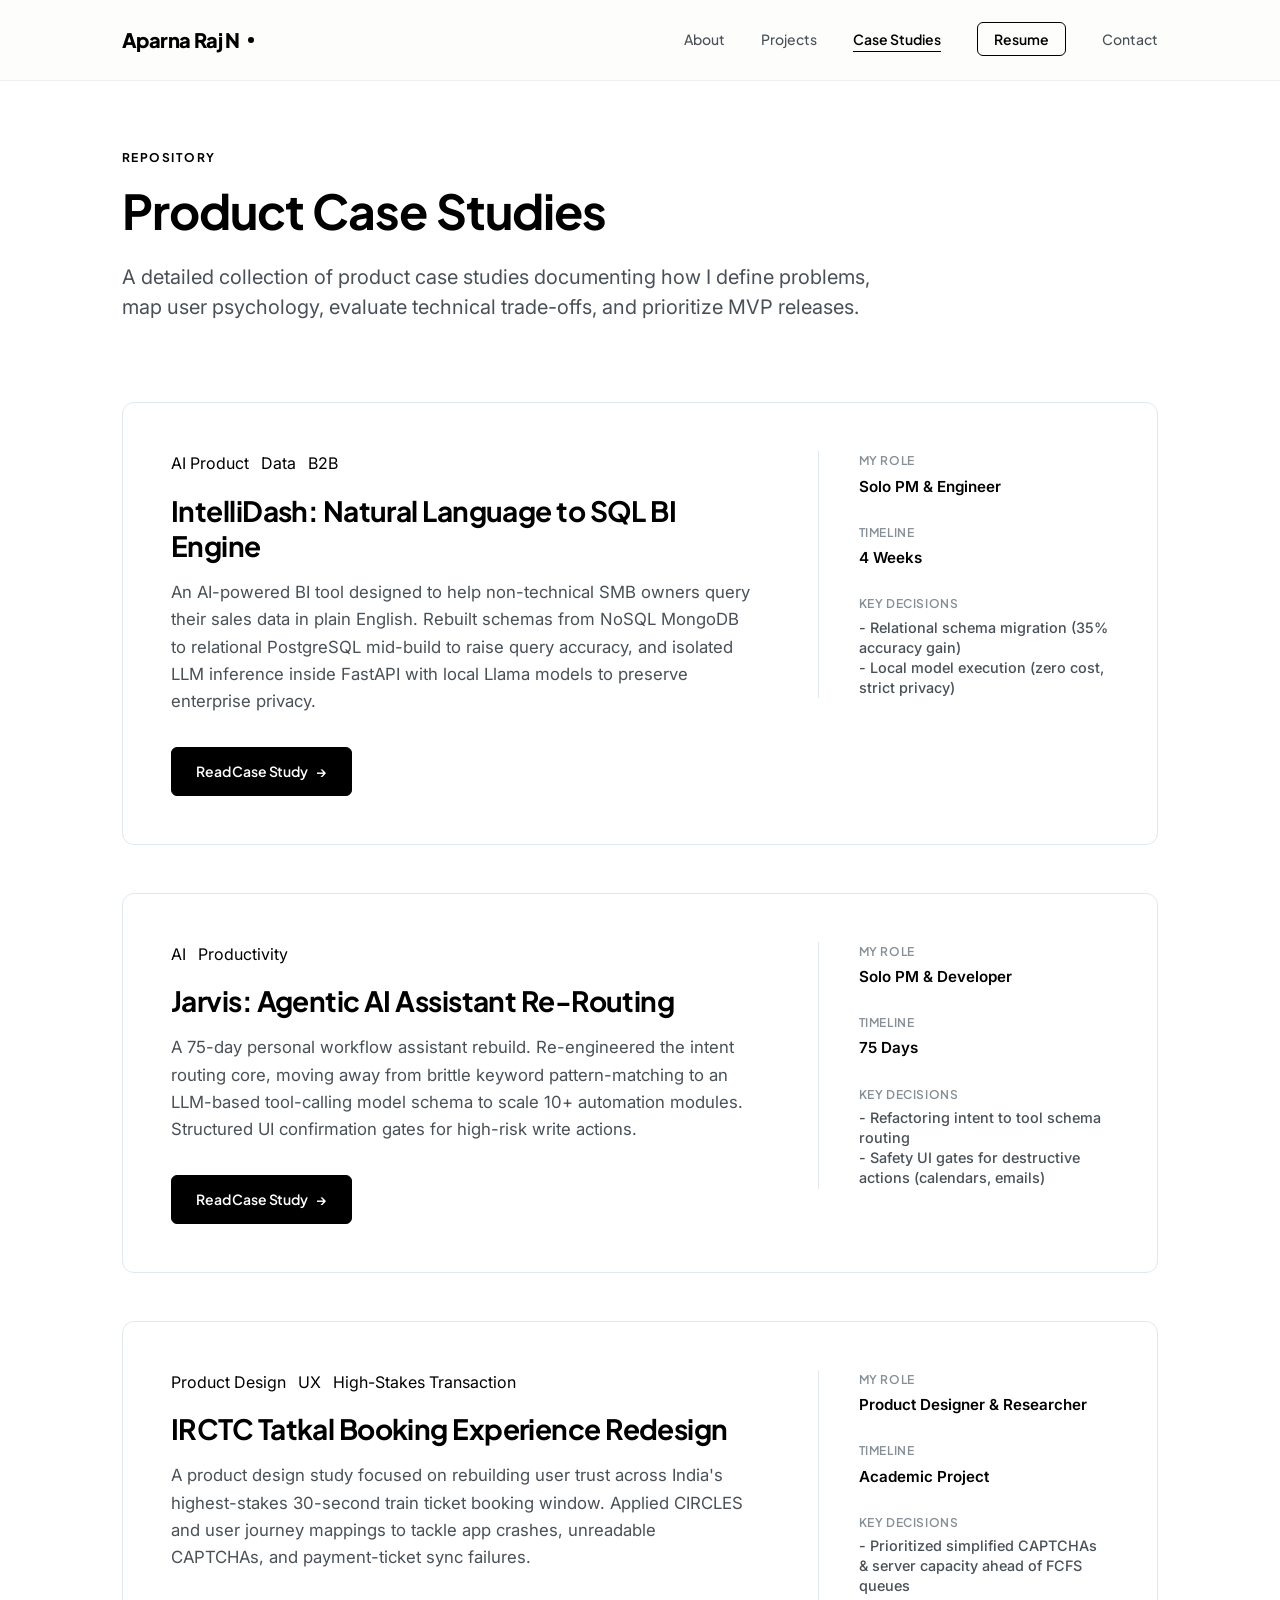
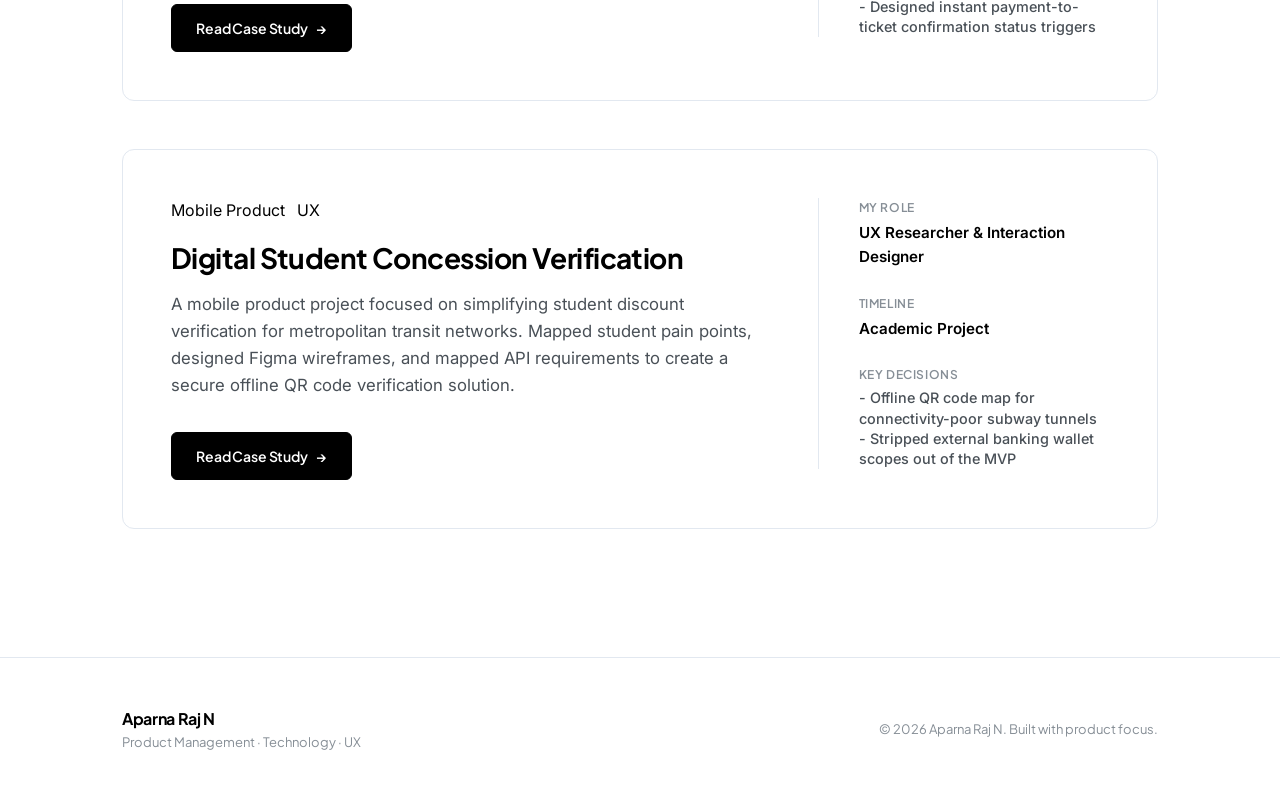
==== case-studies.html @ 13a11ca1 "Initial commit: Dynamic product portfolio with official case studies" ====
<!DOCTYPE html>
<html lang="en">
<head>
  <meta charset="UTF-8">
  <meta name="viewport" content="width=device-width, initial-scale=1.0">
  <title>Case Studies | Aparna Raj N</title>
  <meta name="description" content="Product Management case studies repository of Aparna Raj N. Outlining problems, user flows, and decisions.">
  <link rel="stylesheet" href="style.css?v=1.2">
</head>
<body>

  <!-- NAVIGATION HEADER -->
  <header id="mainHeader" class="scrolled">
    <div class="container nav-container">
      <a href="index.html" class="logo">
        Aparna Raj N<span class="logo-dot"></span>
      </a>
      
      <button class="mobile-nav-toggle" id="menuToggle" aria-label="Toggle navigation menu">
        <span class="hamburger"></span>
      </button>

      <nav class="nav-menu-wrapper">
        <ul class="nav-menu" id="navMenu">
          <li><a href="index.html#about" class="nav-link">About</a></li>
          <li><a href="index.html#projects" class="nav-link">Projects</a></li>
          <li><a href="case-studies.html" class="nav-link active">Case Studies</a></li>
          <li><a href="resume.html" class="nav-resume-btn">Resume</a></li>
          <li><a href="index.html#contact" class="nav-link">Contact</a></li>
        </ul>
      </nav>
    </div>
  </header>

  <!-- INTRO SECTION -->
  <section class="thinking-intro" style="padding-bottom: 2rem;">
    <div class="container">
      <span class="section-tag">Repository</span>
      <h1 style="font-size: 3rem; letter-spacing: -0.02em; margin-bottom: 1.5rem;">Product Case Studies</h1>
      <p class="text-lead" style="max-width: 750px; margin-bottom: 0;">
        A detailed collection of product case studies documenting how I define problems, map user psychology, evaluate technical trade-offs, and prioritize MVP releases.
      </p>
    </div>
  </section>

  <!-- CASE STUDIES INDEX LIST -->
  <section style="padding: 3rem 0 8rem 0;">
    <div class="container">
      <div style="display: flex; flex-direction: column; gap: 3rem;">

        <!-- CASE STUDY 1: IntelliDash -->
        <article style="border: 1px solid var(--border-color); border-radius: 12px; padding: 3rem; background-color: var(--bg-primary); display: grid; grid-template-columns: 2fr 1fr; gap: 4rem; align-items: start; transition: var(--transition-smooth);" onmouseover="this.style.borderColor='var(--border-hover)'" onmouseout="this.style.borderColor='var(--border-color)'">
          <div>
            <div style="display: flex; gap: 0.75rem; margin-bottom: 1rem;">
              <span class="project-category">AI Product</span>
              <span class="project-category">Data</span>
              <span class="project-category">B2B</span>
            </div>
            <h2 style="font-size: 1.75rem; line-height: 1.25; margin-bottom: 1rem;">IntelliDash: Natural Language to SQL BI Engine</h2>
            <p style="color: var(--text-secondary); margin-bottom: 2rem; font-size: 1.05rem;">
              An AI-powered BI tool designed to help non-technical SMB owners query their sales data in plain English. Rebuilt schemas from NoSQL MongoDB to relational PostgreSQL mid-build to raise query accuracy, and isolated LLM inference inside FastAPI with local Llama models to preserve enterprise privacy.
            </p>
            <a href="case-study-intellidash.html" class="btn btn-primary">Read Case Study <span>→</span></a>
          </div>
          <div style="border-left: 1px solid var(--border-color); padding-left: 2.5rem; display: flex; flex-direction: column; gap: 1.5rem;">
            <div>
              <div class="meta-item-label">My Role</div>
              <div class="meta-item-value">Solo PM & Engineer</div>
            </div>
            <div>
              <div class="meta-item-label">Timeline</div>
              <div class="meta-item-value">4 Weeks</div>
            </div>
            <div>
              <div class="meta-item-label">Key Decisions</div>
              <div class="meta-item-value" style="font-size: 0.9rem; font-weight: 500; color: var(--text-secondary); line-height: 1.4; margin-top: 0.25rem;">
                - Relational schema migration (35% accuracy gain)<br>
                - Local model execution (zero cost, strict privacy)
              </div>
            </div>
          </div>
        </article>

        <!-- CASE STUDY 2: Jarvis -->
        <article style="border: 1px solid var(--border-color); border-radius: 12px; padding: 3rem; background-color: var(--bg-primary); display: grid; grid-template-columns: 2fr 1fr; gap: 4rem; align-items: start; transition: var(--transition-smooth);" onmouseover="this.style.borderColor='var(--border-hover)'" onmouseout="this.style.borderColor='var(--border-color)'">
          <div>
            <div style="display: flex; gap: 0.75rem; margin-bottom: 1rem;">
              <span class="project-category">AI</span>
              <span class="project-category">Productivity</span>
            </div>
            <h2 style="font-size: 1.75rem; line-height: 1.25; margin-bottom: 1rem;">Jarvis: Agentic AI Assistant Re-Routing</h2>
            <p style="color: var(--text-secondary); margin-bottom: 2rem; font-size: 1.05rem;">
              A 75-day personal workflow assistant rebuild. Re-engineered the intent routing core, moving away from brittle keyword pattern-matching to an LLM-based tool-calling model schema to scale 10+ automation modules. Structured UI confirmation gates for high-risk write actions.
            </p>
            <a href="case-study-jarvis.html" class="btn btn-primary">Read Case Study <span>→</span></a>
          </div>
          <div style="border-left: 1px solid var(--border-color); padding-left: 2.5rem; display: flex; flex-direction: column; gap: 1.5rem;">
            <div>
              <div class="meta-item-label">My Role</div>
              <div class="meta-item-value">Solo PM & Developer</div>
            </div>
            <div>
              <div class="meta-item-label">Timeline</div>
              <div class="meta-item-value">75 Days</div>
            </div>
            <div>
              <div class="meta-item-label">Key Decisions</div>
              <div class="meta-item-value" style="font-size: 0.9rem; font-weight: 500; color: var(--text-secondary); line-height: 1.4; margin-top: 0.25rem;">
                - Refactoring intent to tool schema routing<br>
                - Safety UI gates for destructive actions (calendars, emails)
              </div>
            </div>
          </div>
        </article>

        <!-- CASE STUDY 3: IRCTC Tatkal Redesign -->
        <article style="border: 1px solid var(--border-color); border-radius: 12px; padding: 3rem; background-color: var(--bg-primary); display: grid; grid-template-columns: 2fr 1fr; gap: 4rem; align-items: start; transition: var(--transition-smooth);" onmouseover="this.style.borderColor='var(--border-hover)'" onmouseout="this.style.borderColor='var(--border-color)'">
          <div>
            <div style="display: flex; gap: 0.75rem; margin-bottom: 1rem;">
              <span class="project-category">Product Design</span>
              <span class="project-category">UX</span>
              <span class="project-category">High-Stakes Transaction</span>
            </div>
            <h2 style="font-size: 1.75rem; line-height: 1.25; margin-bottom: 1rem;">IRCTC Tatkal Booking Experience Redesign</h2>
            <p style="color: var(--text-secondary); margin-bottom: 2rem; font-size: 1.05rem;">
              A product design study focused on rebuilding user trust across India's highest-stakes 30-second train ticket booking window. Applied CIRCLES and user journey mappings to tackle app crashes, unreadable CAPTCHAs, and payment-ticket sync failures.
            </p>
            <a href="case-study-irctc.html" class="btn btn-primary">Read Case Study <span>→</span></a>
          </div>
          <div style="border-left: 1px solid var(--border-color); padding-left: 2.5rem; display: flex; flex-direction: column; gap: 1.5rem;">
            <div>
              <div class="meta-item-label">My Role</div>
              <div class="meta-item-value">Product Designer & Researcher</div>
            </div>
            <div>
              <div class="meta-item-label">Timeline</div>
              <div class="meta-item-value">Academic Project</div>
            </div>
            <div>
              <div class="meta-item-label">Key Decisions</div>
              <div class="meta-item-value" style="font-size: 0.9rem; font-weight: 500; color: var(--text-secondary); line-height: 1.4; margin-top: 0.25rem;">
                - Prioritized simplified CAPTCHAs & server capacity ahead of FCFS queues<br>
                - Designed instant payment-to-ticket confirmation status triggers
              </div>
            </div>
          </div>
        </article>

        <!-- CASE STUDY 4: Student Concession Card -->
        <article style="border: 1px solid var(--border-color); border-radius: 12px; padding: 3rem; background-color: var(--bg-primary); display: grid; grid-template-columns: 2fr 1fr; gap: 4rem; align-items: start; transition: var(--transition-smooth);" onmouseover="this.style.borderColor='var(--border-hover)'" onmouseout="this.style.borderColor='var(--border-color)'">
          <div>
            <div style="display: flex; gap: 0.75rem; margin-bottom: 1rem;">
              <span class="project-category">Mobile Product</span>
              <span class="project-category">UX</span>
            </div>
            <h2 style="font-size: 1.75rem; line-height: 1.25; margin-bottom: 1rem;">Digital Student Concession Verification</h2>
            <p style="color: var(--text-secondary); margin-bottom: 2rem; font-size: 1.05rem;">
              A mobile product project focused on simplifying student discount verification for metropolitan transit networks. Mapped student pain points, designed Figma wireframes, and mapped API requirements to create a secure offline QR code verification solution.
            </p>
            <a href="case-study-concession.html" class="btn btn-primary">Read Case Study <span>→</span></a>
          </div>
          <div style="border-left: 1px solid var(--border-color); padding-left: 2.5rem; display: flex; flex-direction: column; gap: 1.5rem;">
            <div>
              <div class="meta-item-label">My Role</div>
              <div class="meta-item-value">UX Researcher & Interaction Designer</div>
            </div>
            <div>
              <div class="meta-item-label">Timeline</div>
              <div class="meta-item-value">Academic Project</div>
            </div>
            <div>
              <div class="meta-item-label">Key Decisions</div>
              <div class="meta-item-value" style="font-size: 0.9rem; font-weight: 500; color: var(--text-secondary); line-height: 1.4; margin-top: 0.25rem;">
                - Offline QR code map for connectivity-poor subway tunnels<br>
                - Stripped external banking wallet scopes out of the MVP
              </div>
            </div>
          </div>
        </article>

      </div>
    </div>
  </section>

  <!-- FOOTER -->
  <footer>
    <div class="container footer-container">
      <div>
        <div class="footer-brand">Aparna Raj N</div>
        <div class="footer-subtitle">Product Management · Technology · UX</div>
      </div>
      <div class="footer-copy">
        &copy; 2026 Aparna Raj N. Built with product focus.
      </div>
    </div>
  </footer>

  <script src="main.js?v=1.1"></script>
</body>
</html>
---- style.css ----
@import url('https://fonts.googleapis.com/css2?family=Plus+Jakarta+Sans:ital,wght@0,300;0,400;0,500;0,600;0,700;0,800;1,400&family=Inter:wght@300;400;500;600;700&display=swap');

/* --- CUSTOM VARIABLES --- */
:root {
  --bg-primary: #FFFFFF;      /* Pure white */
  --bg-secondary: #F8F9FA;    /* Soft gray */
  --bg-accent-light: #E9ECEF; /* Soft gray tag background */
  --text-primary: #000000;    /* Monochrome black */
  --text-secondary: #495057;  /* Slate/zinc dark gray */
  --text-muted: #868E96;      /* Muted gray */
  --accent: #000000;          /* Monochrome black */
  --accent-hover: #212529;    /* Dark gray for hover */
  --accent-rgb: 0, 0, 0;      /* RGB components of accent */
  --border-color: #E2E8F0;    /* Thin subtle border */
  --border-hover: #495057;    /* Active border */
  --font-display: 'Plus Jakarta Sans', -apple-system, BlinkMacSystemFont, "Segoe UI", Roboto, sans-serif;
  --font-body: 'Inter', -apple-system, BlinkMacSystemFont, "Segoe UI", Roboto, sans-serif;
  --max-width: 1100px;
  --transition-smooth: 0.4s cubic-bezier(0.16, 1, 0.3, 1);
  --transition-fast: 0.2s cubic-bezier(0.16, 1, 0.3, 1);
}

/* --- RESET & BASE STYLES --- */
* {
  box-sizing: border-box;
  margin: 0;
  padding: 0;
}

html {
  scroll-behavior: smooth;
  background-color: var(--bg-primary);
  color: var(--text-primary);
  font-family: var(--font-body);
  font-size: 16px;
  line-height: 1.6;
  -webkit-font-smoothing: antialiased;
  -moz-osx-font-smoothing: grayscale;
}

body {
  overflow-x: hidden;
  background-color: var(--bg-primary);
}

a {
  color: inherit;
  text-decoration: none;
  transition: var(--transition-fast);
}

img {
  max-width: 100%;
  height: auto;
  display: block;
}

/* --- TYPOGRAPHY --- */
h1, h2, h3, h4, h5, h6 {
  font-family: var(--font-display);
  font-weight: 700;
  line-height: 1.15;
  letter-spacing: -0.02em;
  color: var(--text-primary);
}

p {
  color: var(--text-secondary);
  font-weight: 400;
  line-height: 1.625;
}

.text-lead {
  font-size: 1.25rem;
  line-height: 1.5;
  color: var(--text-secondary);
  font-weight: 400;
}

.text-small {
  font-size: 0.875rem;
  color: var(--text-secondary);
}

.section-tag {
  font-family: var(--font-display);
  font-size: 0.75rem;
  font-weight: 700;
  text-transform: uppercase;
  letter-spacing: 0.12em;
  color: var(--accent);
  display: inline-block;
  margin-bottom: 1rem;
}

/* --- LAYOUT UTILITIES --- */
.container {
  max-width: var(--max-width);
  margin: 0 auto;
  padding: 0 2rem;
}

.section-padding {
  padding: 8rem 0;
}

.grid {
  display: grid;
  gap: 2rem;
}

.flex {
  display: flex;
  gap: 1rem;
  align-items: center;
}

/* --- BUTTONS --- */
.btn {
  display: inline-flex;
  align-items: center;
  justify-content: center;
  font-family: var(--font-display);
  font-weight: 600;
  font-size: 0.875rem;
  padding: 0.75rem 1.5rem;
  border-radius: 6px;
  cursor: pointer;
  transition: var(--transition-smooth);
  gap: 0.5rem;
  letter-spacing: -0.01em;
}

.btn-primary {
  background-color: var(--accent);
  color: #ffffff;
  border: 1px solid var(--accent);
}

.btn-primary:hover {
  background-color: var(--accent-hover);
  border-color: var(--accent-hover);
  transform: translateY(-1px);
}

.btn-secondary {
  background-color: transparent;
  color: var(--text-primary);
  border: 1px solid var(--border-color);
}

.btn-secondary:hover {
  background-color: var(--bg-secondary);
  border-color: var(--border-hover);
  transform: translateY(-1px);
}

/* --- NAVIGATION HEADER --- */
header {
  position: fixed;
  top: 0;
  left: 0;
  right: 0;
  z-index: 100;
  background-color: rgba(253, 253, 251, 0.85);
  backdrop-filter: blur(12px);
  -webkit-backdrop-filter: blur(12px);
  border-bottom: 1px solid rgba(228, 228, 231, 0.5);
  transition: var(--transition-smooth);
}

header.scrolled {
  padding: 0.75rem 0;
  background-color: rgba(253, 253, 251, 0.95);
  box-shadow: 0 4px 30px rgba(0, 0, 0, 0.02);
}

.nav-container {
  display: flex;
  justify-content: space-between;
  align-items: center;
  height: 5rem;
  transition: var(--transition-smooth);
}

header.scrolled .nav-container {
  height: 4rem;
}

.logo {
  font-family: var(--font-display);
  font-weight: 800;
  font-size: 1.25rem;
  letter-spacing: -0.03em;
  color: var(--text-primary);
  display: flex;
  align-items: center;
  gap: 0.5rem;
}

.logo-dot {
  width: 6px;
  height: 6px;
  background-color: var(--accent);
  border-radius: 50%;
  display: inline-block;
}

.nav-menu {
  display: flex;
  list-style: none;
  align-items: center;
  gap: 2.25rem;
}

.nav-link {
  font-family: var(--font-display);
  font-size: 0.875rem;
  font-weight: 500;
  color: var(--text-secondary);
  position: relative;
  padding: 0.25rem 0;
}

.nav-link:hover {
  color: var(--text-primary);
}

.nav-link::after {
  content: '';
  position: absolute;
  bottom: 0;
  left: 0;
  width: 100%;
  height: 1.5px;
  background-color: var(--accent);
  transform: scaleX(0);
  transform-origin: right;
  transition: transform 0.3s cubic-bezier(0.16, 1, 0.3, 1);
}

.nav-link:hover::after,
.nav-link.active::after {
  transform: scaleX(1);
  transform-origin: left;
}

.nav-link.active {
  color: var(--text-primary);
  font-weight: 600;
}

.nav-resume-btn {
  font-family: var(--font-display);
  font-size: 0.875rem;
  font-weight: 600;
  color: var(--accent);
  border: 1.5px solid var(--accent);
  padding: 0.45rem 1rem;
  border-radius: 6px;
  transition: var(--transition-smooth);
}

.nav-resume-btn:hover {
  background-color: var(--accent);
  color: #ffffff;
}

/* Mobile Nav Toggle */
.mobile-nav-toggle {
  display: none;
  background: none;
  border: none;
  cursor: pointer;
  padding: 0.5rem;
  z-index: 110;
}

.hamburger {
  display: block;
  width: 20px;
  height: 2px;
  background-color: var(--text-primary);
  position: relative;
  transition: var(--transition-smooth);
}

.hamburger::before,
.hamburger::after {
  content: '';
  display: block;
  width: 20px;
  height: 2px;
  background-color: var(--text-primary);
  position: absolute;
  transition: var(--transition-smooth);
}

.hamburger::before { top: -6px; }
.hamburger::after { bottom: -6px; }

.mobile-nav-toggle.active .hamburger {
  background-color: transparent;
}
.mobile-nav-toggle.active .hamburger::before {
  transform: rotate(45deg);
  top: 0;
}
.mobile-nav-toggle.active .hamburger::after {
  transform: rotate(-45deg);
  bottom: 0;
}

/* --- HERO / ABOUT SECTION --- */
.hero {
  min-height: 90vh;
  display: flex;
  align-items: center;
  padding-top: 8rem;
  padding-bottom: 4rem;
  background: radial-gradient(circle at 80% 20%, rgba(0, 0, 0, 0.02) 0%, transparent 50%);
}

.about-layout {
  display: grid;
  grid-template-columns: 1.25fr 0.75fr;
  gap: 6rem;
  align-items: center;
}

.about-info {
  display: flex;
  flex-direction: column;
  gap: 1.5rem;
}

.eyebrow-text {
  font-family: var(--font-display);
  font-size: 0.75rem;
  font-weight: 700;
  text-transform: uppercase;
  letter-spacing: 0.12em;
  color: var(--text-muted);
}

.hero-headline {
  font-size: 3.5rem;
  font-weight: 800;
  line-height: 1.1;
  letter-spacing: -0.03em;
  color: var(--text-primary);
}

.about-p {
  font-size: 1.15rem;
  line-height: 1.6;
  color: var(--text-secondary);
}

.subline-text {
  font-size: 0.95rem;
  line-height: 1.6;
  color: var(--text-muted);
  border-left: 2px solid var(--border-color);
  padding-left: 1rem;
  font-style: italic;
}

.hero-actions {
  display: flex;
  gap: 1rem;
  margin-top: 1rem;
  flex-wrap: wrap;
}

.about-visual {
  display: flex;
  justify-content: center;
  align-items: center;
}

.photo-container {
  width: 100%;
  max-width: 320px;
  aspect-ratio: 1;
  border-radius: 12px;
  border: 1px solid var(--border-color);
  background-color: var(--bg-secondary);
  overflow: hidden;
  display: flex;
  align-items: center;
  justify-content: center;
  transition: var(--transition-smooth);
}

.photo-container:hover {
  border-color: var(--border-hover);
  transform: translateY(-2px);
}

.photo-container img {
  width: 100%;
  height: 100%;
  object-fit: cover;
}

/* --- PORTFOLIO SECTIONS & GRIDS --- */
.section-label {
  font-family: var(--font-display);
  font-size: 0.75rem;
  font-weight: 700;
  text-transform: uppercase;
  letter-spacing: 0.12em;
  color: var(--text-muted);
  display: inline-block;
  margin-bottom: 0.75rem;
}

.section-subheading {
  font-size: 1.15rem;
  color: var(--text-secondary);
  margin-top: 0.5rem;
  font-weight: 400;
}

/* Products I Built For Myself Section */
.products-section {
  border-top: 1px solid var(--border-color);
  background-color: var(--bg-secondary);
}

.products-grid {
  display: grid;
  grid-template-columns: repeat(2, 1fr);
  gap: 3rem;
  margin-top: 3.5rem;
}

.product-card {
  display: flex;
  flex-direction: column;
  background-color: var(--bg-primary);
  border: 1px solid var(--border-color);
  border-radius: 12px;
  overflow: hidden;
  transition: var(--transition-smooth);
}

.product-card:hover {
  transform: translateY(-4px);
  border-color: var(--border-hover);
  box-shadow: 0 12px 30px rgba(0, 0, 0, 0.03);
}

.product-card-image {
  height: 240px;
  background-color: var(--bg-secondary);
  position: relative;
  overflow: hidden;
  display: flex;
  align-items: center;
  justify-content: center;
  border-bottom: 1px solid var(--border-color);
}

.product-card-image img {
  width: 100%;
  height: 100%;
  object-fit: cover;
  transition: var(--transition-smooth);
}

.product-card:hover .product-card-image img {
  transform: scale(1.02);
}

.product-card-content {
  padding: 2.25rem;
  display: flex;
  flex-direction: column;
  flex-grow: 1;
  gap: 1.25rem;
}

.product-card-header {
  display: flex;
  flex-direction: column;
  gap: 0.25rem;
}

.product-card-name {
  font-size: 1.5rem;
  font-weight: 800;
  letter-spacing: -0.02em;
  color: var(--text-primary);
}

.product-card-tagline {
  font-size: 1.05rem;
  font-weight: 600;
  color: var(--text-secondary);
}

.product-card-desc {
  font-size: 0.95rem;
  line-height: 1.6;
  color: var(--text-secondary);
  margin-bottom: 0.5rem;
}

.product-card-tech {
  display: flex;
  flex-wrap: wrap;
  gap: 0.5rem;
  margin-bottom: 0.5rem;
}

.product-card-actions {
  display: flex;
  gap: 1rem;
  margin-top: auto;
}

.product-card-actions .btn {
  flex: 1;
  padding: 0.65rem 1rem;
  font-size: 0.825rem;
}

/* Case Studies Section */
.case-studies-section {
  border-top: 1px solid var(--border-color);
}

.case-studies-grid {
  display: grid;
  grid-template-columns: repeat(4, 1fr);
  gap: 2rem;
  margin-top: 3.5rem;
}

.case-study-card {
  display: flex;
  flex-direction: column;
  background-color: var(--bg-primary);
  border: 1px solid var(--border-color);
  border-radius: 12px;
  overflow: hidden;
  transition: var(--transition-smooth);
}

.case-study-card:hover {
  transform: translateY(-4px);
  border-color: var(--border-hover);
  box-shadow: 0 12px 30px rgba(0, 0, 0, 0.03);
}

.case-study-card-image {
  height: 160px;
  background-color: var(--bg-secondary);
  overflow: hidden;
  display: flex;
  align-items: center;
  justify-content: center;
  border-bottom: 1px solid var(--border-color);
  padding: 1.75rem; /* Breathing room for logos */
}

.case-study-card-image img {
  max-width: 100%;
  max-height: 100%;
  object-fit: contain;
  transition: var(--transition-smooth);
}

.case-study-card:hover .case-study-card-image img {
  transform: scale(1.02);
}

.case-study-card-content {
  padding: 1.5rem;
  display: flex;
  flex-direction: column;
  flex-grow: 1;
}

.case-study-card-subtitle {
  font-family: var(--font-display);
  font-size: 0.7rem;
  font-weight: 700;
  text-transform: uppercase;
  letter-spacing: 0.05em;
  color: var(--text-muted);
  margin-bottom: 0.5rem;
}

.case-study-card-title {
  font-size: 1.2rem;
  font-weight: 700;
  line-height: 1.3;
  margin-bottom: 0.5rem;
  color: var(--text-primary);
}

.case-study-card-desc {
  font-size: 0.875rem;
  color: var(--text-secondary);
  line-height: 1.5;
  margin-bottom: 1.5rem;
  flex-grow: 1;
}

.case-study-card-link {
  display: inline-flex;
  align-items: center;
  font-family: var(--font-display);
  font-weight: 600;
  font-size: 0.85rem;
  color: var(--text-primary);
  gap: 0.25rem;
  margin-top: auto;
  border-bottom: 1px solid transparent;
  width: fit-content;
  padding-bottom: 2px;
  transition: var(--transition-fast);
}

.case-study-card-link span {
  transition: var(--transition-smooth);
}

.case-study-card:hover .case-study-card-link {
  border-bottom-color: var(--text-primary);
}

.case-study-card:hover .case-study-card-link span {
  transform: translateX(4px);
}

/* Product Toolkit Section */
.toolkit-section {
  border-top: 1px solid var(--border-color);
  background-color: var(--bg-secondary);
}

.toolkit-grid {
  display: grid;
  grid-template-columns: repeat(auto-fill, minmax(240px, 1fr));
  gap: 2rem;
  margin-top: 3.5rem;
}

.toolkit-category-card {
  border: 1px solid var(--border-color);
  border-radius: 8px;
  padding: 1.5rem;
  background-color: var(--bg-primary);
  display: flex;
  flex-direction: column;
  gap: 1.25rem;
  transition: var(--transition-smooth);
}

.toolkit-category-card:hover {
  border-color: var(--border-hover);
  transform: translateY(-2px);
}

.toolkit-category-title {
  font-family: var(--font-display);
  font-size: 0.8125rem;
  font-weight: 700;
  text-transform: uppercase;
  letter-spacing: 0.05em;
  color: var(--text-primary);
  border-bottom: 1px solid var(--border-color);
  padding-bottom: 0.5rem;
}

.toolkit-chips-container {
  display: flex;
  flex-wrap: wrap;
  gap: 0.5rem;
}

.toolkit-chip {
  font-size: 0.8125rem;
  background-color: var(--bg-secondary);
  border: 1px solid var(--border-color);
  padding: 0.35rem 0.75rem;
  border-radius: 6px;
  font-weight: 500;
  color: var(--text-secondary);
  transition: var(--transition-fast);
}

.toolkit-chip:hover {
  background-color: var(--bg-accent-light);
  color: var(--text-primary);
  border-color: var(--border-hover);
}

/* What's Next Section */
.contact-section {
  border-top: 1px solid var(--border-color);
  text-align: center;
  background: radial-gradient(circle at center bottom, rgba(0, 0, 0, 0.02) 0%, transparent 70%);
}

.contact-box {
  max-width: 650px;
  margin: 0 auto;
}

.contact-box h2 {
  font-size: 3rem;
  letter-spacing: -0.03em;
  margin-top: 0.5rem;
  margin-bottom: 1.25rem;
}

.contact-box p {
  font-size: 1.15rem;
  line-height: 1.6;
  color: var(--text-secondary);
  margin-bottom: 2.5rem;
}

.contact-buttons {
  display: flex;
  justify-content: center;
  gap: 1.25rem;
}

/* --- FOOTER --- */
footer {
  border-top: 1px solid var(--border-color);
  padding: 3rem 0;
  font-family: var(--font-display);
}

.footer-container {
  display: flex;
  justify-content: space-between;
  align-items: center;
}

.footer-brand {
  font-weight: 700;
  font-size: 1rem;
  letter-spacing: -0.02em;
}

.footer-subtitle {
  font-size: 0.8125rem;
  color: var(--text-muted);
}

.footer-copy {
  font-size: 0.8125rem;
  color: var(--text-muted);
}

/* --- CASE STUDIES LAYOUT --- */
.case-study-progress {
  position: fixed;
  top: 0;
  left: 0;
  height: 3px;
  background-color: var(--accent);
  z-index: 101;
  width: 0%;
  transition: width 0.1s linear;
}

.case-study-hero {
  padding-top: 9rem;
  padding-bottom: 4rem;
  background-color: var(--bg-secondary);
  border-bottom: 1px solid var(--border-color);
}

.case-study-tag {
  display: inline-block;
  font-family: var(--font-display);
  font-size: 0.75rem;
  font-weight: 700;
  text-transform: uppercase;
  letter-spacing: 0.08em;
  color: var(--accent);
  background-color: var(--bg-accent-light);
  padding: 0.35rem 0.75rem;
  border-radius: 4px;
  margin-bottom: 1.5rem;
}

.case-study-hero h1 {
  font-size: 3.25rem;
  line-height: 1.15;
  letter-spacing: -0.03em;
  margin-bottom: 1.5rem;
  max-width: 900px;
}

.case-study-intro-grid {
  display: grid;
  grid-template-columns: 2fr 1fr;
  gap: 4rem;
  margin-top: 3rem;
  align-items: start;
}

.case-study-summary {
  font-size: 1.25rem;
  line-height: 1.55;
  color: var(--text-secondary);
  font-weight: 300;
}

.case-study-metadata {
  display: grid;
  grid-template-columns: repeat(2, 1fr);
  gap: 1.5rem;
  border-left: 1px solid var(--border-color);
  padding-left: 2rem;
}

.meta-item-label {
  font-family: var(--font-display);
  font-size: 0.75rem;
  text-transform: uppercase;
  letter-spacing: 0.05em;
  color: var(--text-muted);
  font-weight: 600;
  margin-bottom: 0.25rem;
}

.meta-item-value {
  font-size: 0.95rem;
  font-weight: 600;
  color: var(--text-primary);
}

.case-study-container {
  display: grid;
  grid-template-columns: 2.2fr 0.8fr;
  gap: 5rem;
  padding: 5rem 0;
}

.case-study-body section {
  margin-bottom: 4.5rem;
}

.case-study-body h2 {
  font-size: 1.875rem;
  letter-spacing: -0.02em;
  margin-bottom: 1.25rem;
  padding-bottom: 0.5rem;
  border-bottom: 1.5px solid var(--text-primary);
  display: flex;
  align-items: center;
  gap: 0.75rem;
}

.section-num {
  font-size: 1.1rem;
  color: var(--text-muted);
  font-weight: 400;
  font-family: var(--font-display);
}

.case-study-body h3 {
  font-size: 1.25rem;
  margin-top: 2rem;
  margin-bottom: 0.75rem;
}

.case-study-body p {
  font-size: 1.05rem;
  line-height: 1.65;
  margin-bottom: 1.5rem;
}

.case-study-body ul, .case-study-body ol {
  margin-bottom: 1.5rem;
  padding-left: 1.5rem;
  color: var(--text-secondary);
  font-size: 1.05rem;
  line-height: 1.65;
}

.case-study-body li {
  margin-bottom: 0.5rem;
}

.decision-card {
  background-color: var(--bg-secondary);
  border-left: 4px solid var(--accent);
  padding: 2rem;
  border-radius: 0 8px 8px 0;
  margin: 2.5rem 0;
}

.decision-card-title {
  font-family: var(--font-display);
  font-weight: 700;
  font-size: 1.05rem;
  color: var(--text-primary);
  margin-bottom: 0.75rem;
  text-transform: uppercase;
  letter-spacing: 0.02em;
  display: flex;
  align-items: center;
  gap: 0.5rem;
}

.decision-card p {
  margin-bottom: 0;
  font-size: 0.975rem;
}

.metrics-row {
  display: grid;
  grid-template-columns: repeat(3, 1fr);
  gap: 1.5rem;
  margin: 2.5rem 0;
}

.metric-card {
  background-color: var(--bg-primary);
  border: 1px solid var(--border-color);
  padding: 1.75rem;
  border-radius: 8px;
  text-align: center;
}

.metric-value {
  font-family: var(--font-display);
  font-size: 2.5rem;
  font-weight: 800;
  color: var(--accent);
  line-height: 1;
  margin-bottom: 0.5rem;
}

.metric-label {
  font-size: 0.875rem;
  font-weight: 600;
  color: var(--text-primary);
  margin-bottom: 0.25rem;
}

.metric-desc {
  font-size: 0.775rem;
  color: var(--text-muted);
}

.data-table-wrapper {
  overflow-x: auto;
  margin: 2.5rem 0;
  border: 1px solid var(--border-color);
  border-radius: 8px;
}

.data-table {
  width: 100%;
  border-collapse: collapse;
  text-align: left;
  font-size: 0.95rem;
}

.data-table th, .data-table td {
  padding: 1rem 1.25rem;
  border-bottom: 1px solid var(--border-color);
}

.data-table th {
  background-color: var(--bg-secondary);
  font-family: var(--font-display);
  font-weight: 700;
  color: var(--text-primary);
}

.data-table tr:last-child td {
  border-bottom: none;
}

.case-study-sidebar {
  position: sticky;
  top: 8rem;
  height: fit-content;
}

.sidebar-title {
  font-family: var(--font-display);
  font-size: 0.8125rem;
  font-weight: 700;
  text-transform: uppercase;
  letter-spacing: 0.05em;
  color: var(--text-muted);
  margin-bottom: 1.25rem;
}

.sidebar-toc {
  list-style: none;
  display: flex;
  flex-direction: column;
  gap: 0.75rem;
}

.toc-link {
  font-size: 0.875rem;
  color: var(--text-secondary);
  display: block;
  border-left: 2px solid transparent;
  padding-left: 0.75rem;
  transition: var(--transition-fast);
}

.toc-link:hover, .toc-link.active {
  color: var(--accent);
  border-left-color: var(--accent);
  font-weight: 500;
}

.case-study-image {
  margin: 3rem 0;
  border: 1px solid var(--border-color);
  border-radius: 12px;
  overflow: hidden;
  box-shadow: 0 20px 40px rgba(0,0,0,0.02);
}

.case-study-image caption {
  display: block;
  padding: 1rem 1.5rem;
  background-color: var(--bg-secondary);
  font-size: 0.85rem;
  color: var(--text-secondary);
  border-top: 1px solid var(--border-color);
  text-align: left;
}

/* --- RESUME PAGE & PRINT STYLES --- */
.resume-section {
  padding-top: 8rem;
  padding-bottom: 5rem;
}

.resume-header-row {
  display: flex;
  justify-content: space-between;
  align-items: flex-end;
  border-bottom: 2px solid var(--text-primary);
  padding-bottom: 1.5rem;
  margin-bottom: 3rem;
}

.resume-name h1 {
  font-size: 2.75rem;
  letter-spacing: -0.03em;
  margin-bottom: 0.25rem;
}

.resume-title-sub {
  font-size: 1.15rem;
  color: var(--text-secondary);
  font-weight: 500;
  font-family: var(--font-display);
}

.resume-contact-info {
  text-align: right;
  font-size: 0.875rem;
  color: var(--text-secondary);
  line-height: 1.5;
}

.resume-layout {
  display: grid;
  grid-template-columns: 2fr 1fr;
  gap: 4rem;
}

.resume-block {
  margin-bottom: 2.5rem;
}

.resume-block-title {
  font-size: 1.25rem;
  text-transform: uppercase;
  letter-spacing: 0.05em;
  border-bottom: 1px solid var(--border-color);
  padding-bottom: 0.5rem;
  margin-bottom: 1.25rem;
}

.resume-item {
  margin-bottom: 1.75rem;
}

.resume-item:last-child {
  margin-bottom: 0;
}

.resume-item-header {
  display: flex;
  justify-content: space-between;
  align-items: baseline;
  margin-bottom: 0.5rem;
}

.resume-item-title {
  font-size: 1.05rem;
  font-weight: 700;
}

.resume-item-org {
  font-size: 0.95rem;
  color: var(--accent);
  font-weight: 600;
}

.resume-item-date {
  font-size: 0.85rem;
  color: var(--text-muted);
  font-weight: 500;
}

.resume-item-bullets {
  padding-left: 1.25rem;
  font-size: 0.925rem;
  color: var(--text-secondary);
}

.resume-item-bullets li {
  margin-bottom: 0.35rem;
}

.skills-list {
  display: flex;
  flex-wrap: wrap;
  gap: 0.5rem;
}

.skill-tag {
  font-size: 0.8125rem;
  background-color: var(--bg-secondary);
  border: 1px solid var(--border-color);
  padding: 0.35rem 0.75rem;
  border-radius: 4px;
  font-weight: 500;
}

/* --- PRODUCT THINKING VIEW INTRO --- */
.thinking-intro {
  padding-top: 9rem;
  padding-bottom: 3rem;
}

/* --- ANIMATION DEFINITIONS --- */
.animate-fade-in {
  opacity: 0;
  transform: translateY(15px);
  animation: fadeInUp 0.8s cubic-bezier(0.16, 1, 0.3, 1) forwards;
}

@keyframes bounce {
  0%, 20%, 50%, 80%, 100% {
    transform: translateY(0);
  }
  40% {
    transform: translateY(-4px);
  }
  60% {
    transform: translateY(-2px);
  }
}

@keyframes fadeInUp {
  from {
    opacity: 0;
    transform: translateY(15px);
  }
  to {
    opacity: 1;
    transform: translateY(0);
  }
}

/* --- PRINT RULES --- */
@media print {
  body {
    background-color: #ffffff !important;
    color: #000000 !important;
    font-size: 11pt !important;
  }
  
  header, footer, .btn, .no-print {
    display: none !important;
  }

  .resume-section {
    padding-top: 0 !important;
    padding-bottom: 0 !important;
  }

  .resume-header-row {
    border-bottom: 2px solid #000000 !important;
    margin-bottom: 20px !important;
    padding-bottom: 10px !important;
  }

  .resume-name h1 {
    font-size: 24pt !important;
  }

  .resume-title-sub {
    font-size: 12pt !important;
  }

  .resume-layout {
    display: block !important;
  }

  .resume-block {
    margin-bottom: 18px !important;
    page-break-inside: avoid;
  }

  .resume-block-title {
    font-size: 11pt !important;
    border-bottom: 1px solid #000000 !important;
    margin-bottom: 8px !important;
    padding-bottom: 2px !important;
  }

  .resume-item {
    margin-bottom: 12px !important;
  }

  .resume-item-title {
    font-size: 10.5pt !important;
  }

  .resume-item-org {
    color: #000000 !important;
  }

  .resume-item-bullets {
    padding-left: 15px !important;
  }

  .resume-item-bullets li {
    margin-bottom: 2px !important;
  }

  .skills-list {
    gap: 4px !important;
  }

  .skill-tag {
    background: none !important;
    border: 1px solid #cccccc !important;
    padding: 2px 6px !important;
    font-size: 9pt !important;
  }
}

/* --- RESPONSIVE MEDIA QUERIES --- */
@media (max-width: 1024px) {
  :root {
    --max-width: 900px;
  }
  
  .about-layout {
    gap: 3rem;
  }

  .project-grid {
    gap: 2rem;
  }

  .case-study-container {
    gap: 3rem;
  }
}

@media (max-width: 768px) {
  html {
    font-size: 15px;
  }

  .section-padding {
    padding: 5rem 0;
  }

  .mobile-nav-toggle {
    display: block;
  }

  .nav-menu {
    position: fixed;
    top: 5rem;
    left: 0;
    right: 0;
    bottom: 0;
    background-color: var(--bg-primary);
    flex-direction: column;
    padding: 3rem 2rem;
    align-items: flex-start;
    gap: 2rem;
    transform: translateY(100%);
    opacity: 0;
    pointer-events: none;
    transition: transform var(--transition-smooth), opacity var(--transition-smooth);
    border-top: 1px solid var(--border-color);
  }

  header.scrolled .nav-menu {
    top: 4rem;
  }

  .nav-menu.active {
    transform: translateY(0);
    opacity: 1;
    pointer-events: auto;
  }

  .nav-resume-btn {
    width: 100%;
    text-align: center;
    margin-top: 1rem;
  }

  .hero {
    min-height: auto;
    padding-top: 8rem;
    padding-bottom: 4rem;
  }

  .about-layout {
    grid-template-columns: 1fr;
    gap: 3rem;
    text-align: left;
  }

  .hero-headline {
    font-size: 2.5rem;
  }

  .about-visual {
    order: -1; /* Display profile photo above text on mobile */
  }

  .photo-container {
    max-width: 240px;
  }

  .project-grid {
    grid-template-columns: 1fr;
  }
  
  .project-card {
    grid-column: span 1 !important;
  }

  .project-card-content {
    flex-direction: column !important;
    align-items: flex-start !important;
  }

  .project-card-content > div:last-child {
    align-items: flex-start !important;
    margin-top: 1.5rem;
  }

  .contact-box h2 {
    font-size: 2.25rem;
  }

  .contact-buttons {
    flex-direction: column;
    align-items: center;
    gap: 1rem;
  }

  .contact-buttons .btn {
    width: 100%;
    max-width: 300px;
  }

  .footer-container {
    flex-direction: column;
    text-align: center;
    gap: 1.5rem;
  }

  .case-study-intro-grid {
    grid-template-columns: 1fr;
    gap: 2rem;
  }

  .case-study-metadata {
    border-left: none;
    border-top: 1px solid var(--border-color);
    padding-left: 0;
    padding-top: 1.5rem;
  }

  .case-study-container {
    grid-template-columns: 1fr;
  }

  .case-study-sidebar {
    display: none;
  }

  .metrics-row {
    grid-template-columns: 1fr;
    gap: 1rem;
  }

  .resume-layout {
    grid-template-columns: 1fr;
    gap: 3rem;
  }

  .resume-header-row {
    flex-direction: column;
    align-items: flex-start;
    gap: 1rem;
  }

  .resume-contact-info {
    text-align: left;
  }
}
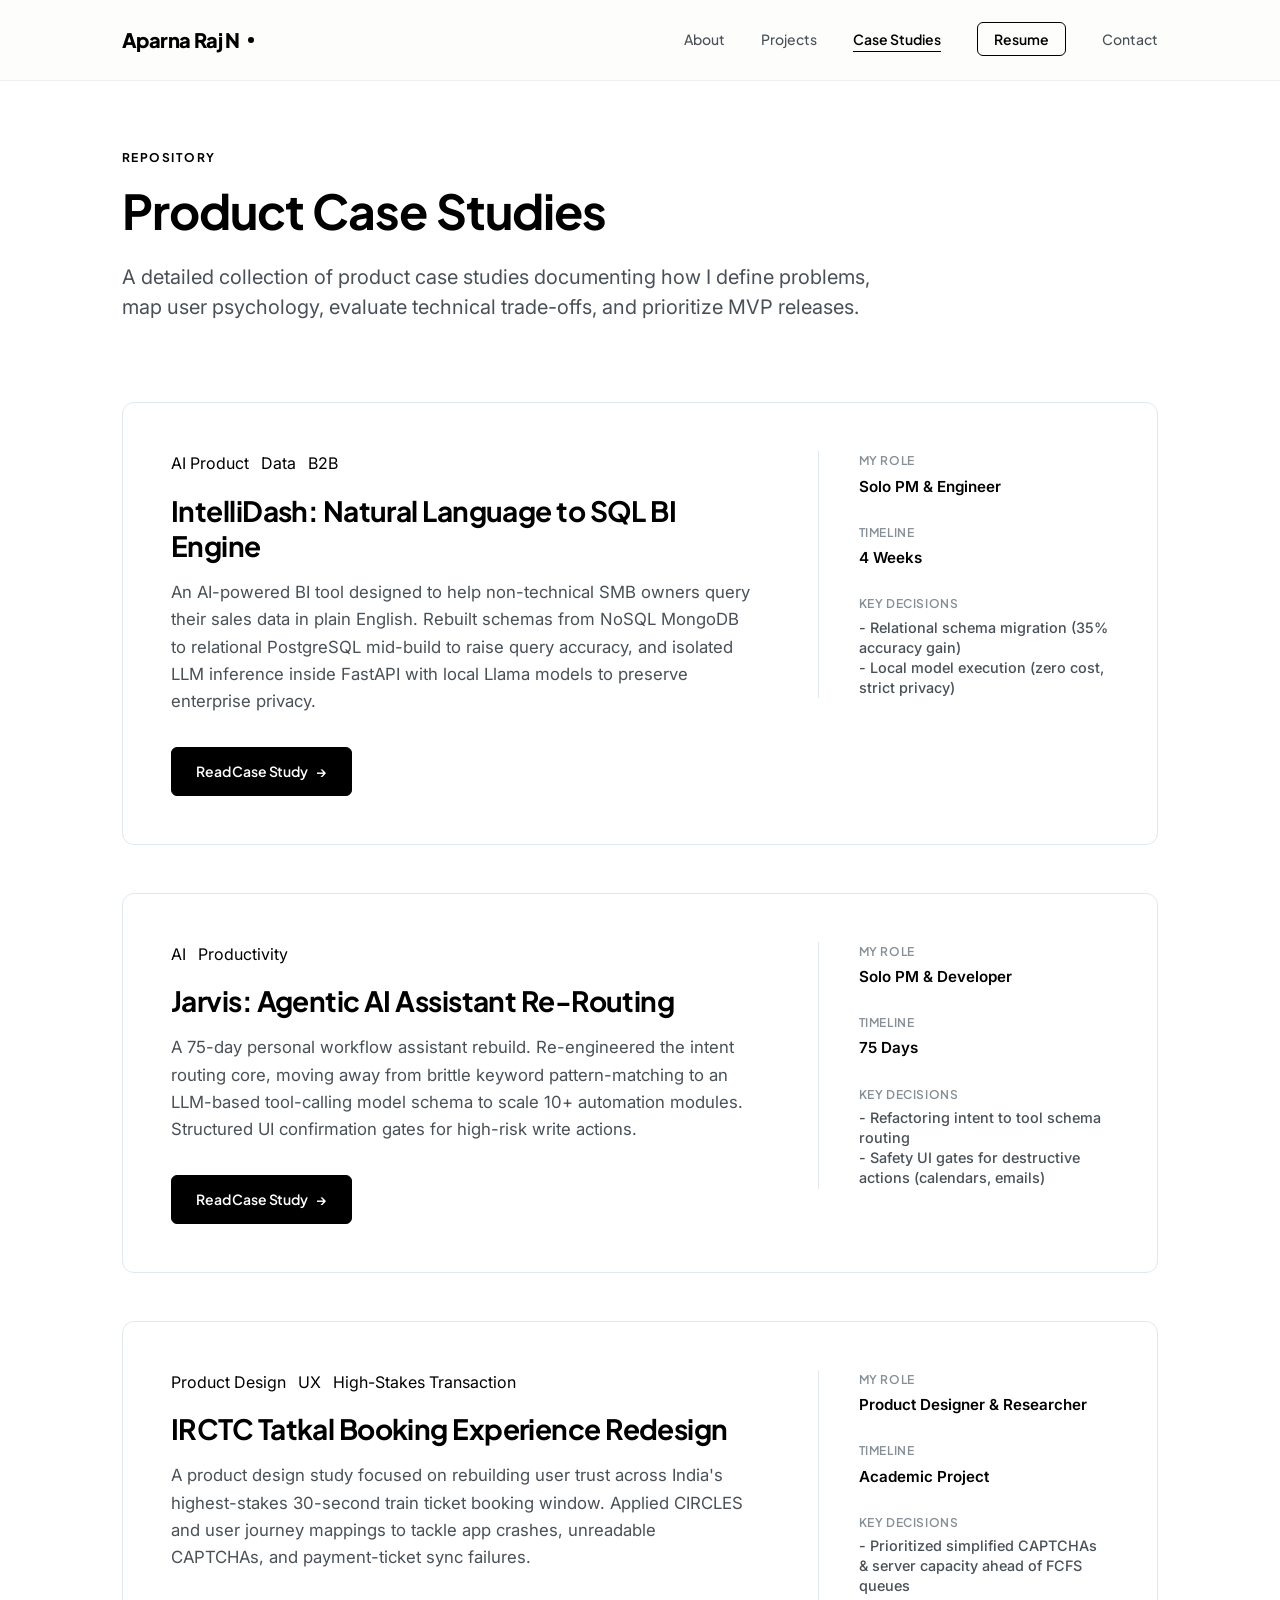
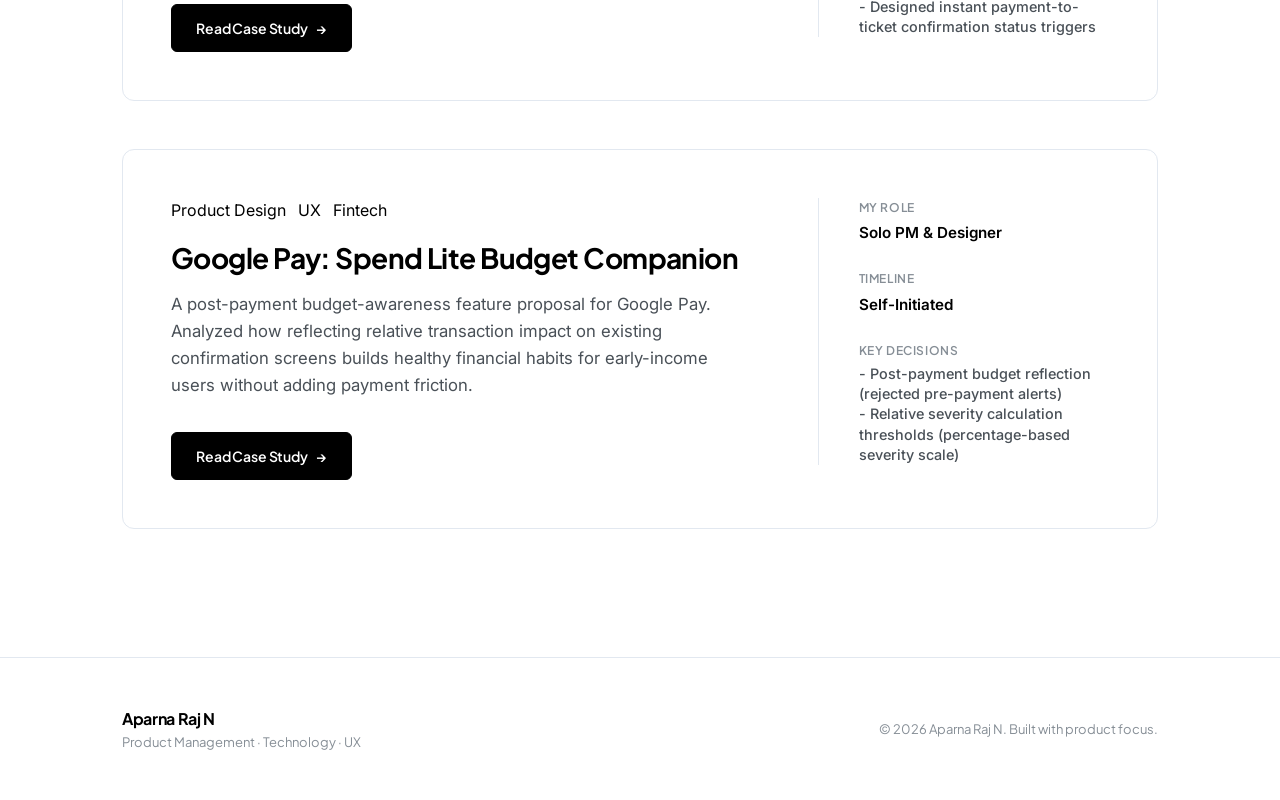
==== commit e78faf41: "Replace Concession Card case study with Google Pay Spend Lite and cleanup workspace" ====
--- a/case-studies.html
+++ b/case-studies.html
@@ -146,33 +146,34 @@
           </div>
         </article>
 
-        <!-- CASE STUDY 4: Student Concession Card -->
-        <article style="border: 1px solid var(--border-color); border-radius: 12px; padding: 3rem; background-color: var(--bg-primary); display: grid; grid-template-columns: 2fr 1fr; gap: 4rem; align-items: start; transition: var(--transition-smooth);" onmouseover="this.style.borderColor='var(--border-hover)'" onmouseout="this.style.borderColor='var(--border-color)'">
-          <div>
-            <div style="display: flex; gap: 0.75rem; margin-bottom: 1rem;">
-              <span class="project-category">Mobile Product</span>
+        <!-- CASE STUDY 4: Google Pay Spend Lite -->
+        <article style="border: 1px solid var(--border-color); border-radius: 12px; padding: 3rem; background-color: var(--bg-primary); display: grid; grid-template-columns: 2fr 1fr; gap: 4rem; align-items: start; transition: var(--transition-smooth);" onmouseover="this.style.borderColor='var(--border-hover)'" onmouseout="this.style.borderColor='var(--border-color)'">
+          <div>
+            <div style="display: flex; gap: 0.75rem; margin-bottom: 1rem;">
+              <span class="project-category">Product Design</span>
               <span class="project-category">UX</span>
-            </div>
-            <h2 style="font-size: 1.75rem; line-height: 1.25; margin-bottom: 1rem;">Digital Student Concession Verification</h2>
-            <p style="color: var(--text-secondary); margin-bottom: 2rem; font-size: 1.05rem;">
-              A mobile product project focused on simplifying student discount verification for metropolitan transit networks. Mapped student pain points, designed Figma wireframes, and mapped API requirements to create a secure offline QR code verification solution.
-            </p>
-            <a href="case-study-concession.html" class="btn btn-primary">Read Case Study <span>→</span></a>
-          </div>
-          <div style="border-left: 1px solid var(--border-color); padding-left: 2.5rem; display: flex; flex-direction: column; gap: 1.5rem;">
-            <div>
-              <div class="meta-item-label">My Role</div>
-              <div class="meta-item-value">UX Researcher & Interaction Designer</div>
-            </div>
-            <div>
-              <div class="meta-item-label">Timeline</div>
-              <div class="meta-item-value">Academic Project</div>
-            </div>
-            <div>
-              <div class="meta-item-label">Key Decisions</div>
-              <div class="meta-item-value" style="font-size: 0.9rem; font-weight: 500; color: var(--text-secondary); line-height: 1.4; margin-top: 0.25rem;">
-                - Offline QR code map for connectivity-poor subway tunnels<br>
-                - Stripped external banking wallet scopes out of the MVP
+              <span class="project-category">Fintech</span>
+            </div>
+            <h2 style="font-size: 1.75rem; line-height: 1.25; margin-bottom: 1rem;">Google Pay: Spend Lite Budget Companion</h2>
+            <p style="color: var(--text-secondary); margin-bottom: 2rem; font-size: 1.05rem;">
+              A post-payment budget-awareness feature proposal for Google Pay. Analyzed how reflecting relative transaction impact on existing confirmation screens builds healthy financial habits for early-income users without adding payment friction.
+            </p>
+            <a href="case-study-gpay.html" class="btn btn-primary">Read Case Study <span>→</span></a>
+          </div>
+          <div style="border-left: 1px solid var(--border-color); padding-left: 2.5rem; display: flex; flex-direction: column; gap: 1.5rem;">
+            <div>
+              <div class="meta-item-label">My Role</div>
+              <div class="meta-item-value">Solo PM & Designer</div>
+            </div>
+            <div>
+              <div class="meta-item-label">Timeline</div>
+              <div class="meta-item-value">Self-Initiated</div>
+            </div>
+            <div>
+              <div class="meta-item-label">Key Decisions</div>
+              <div class="meta-item-value" style="font-size: 0.9rem; font-weight: 500; color: var(--text-secondary); line-height: 1.4; margin-top: 0.25rem;">
+                - Post-payment budget reflection (rejected pre-payment alerts)<br>
+                - Relative severity calculation thresholds (percentage-based severity scale)
               </div>
             </div>
           </div>
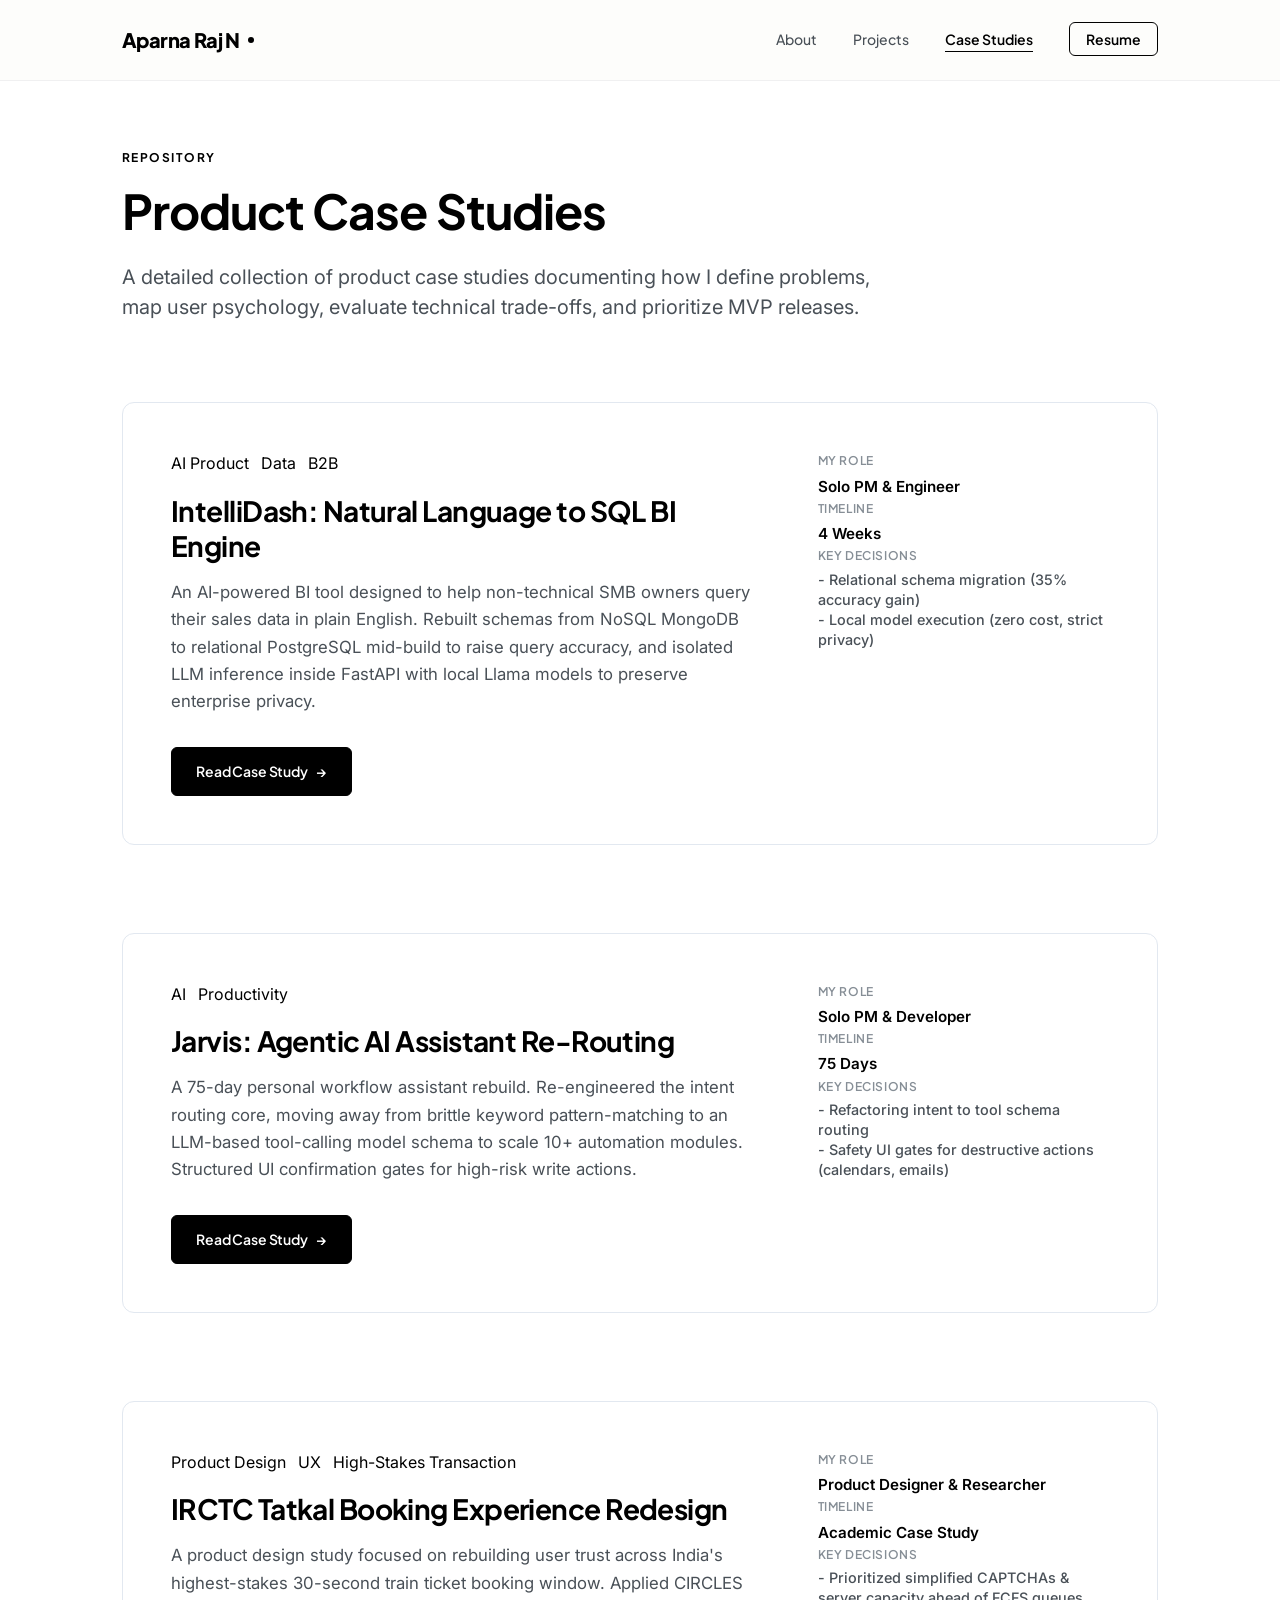
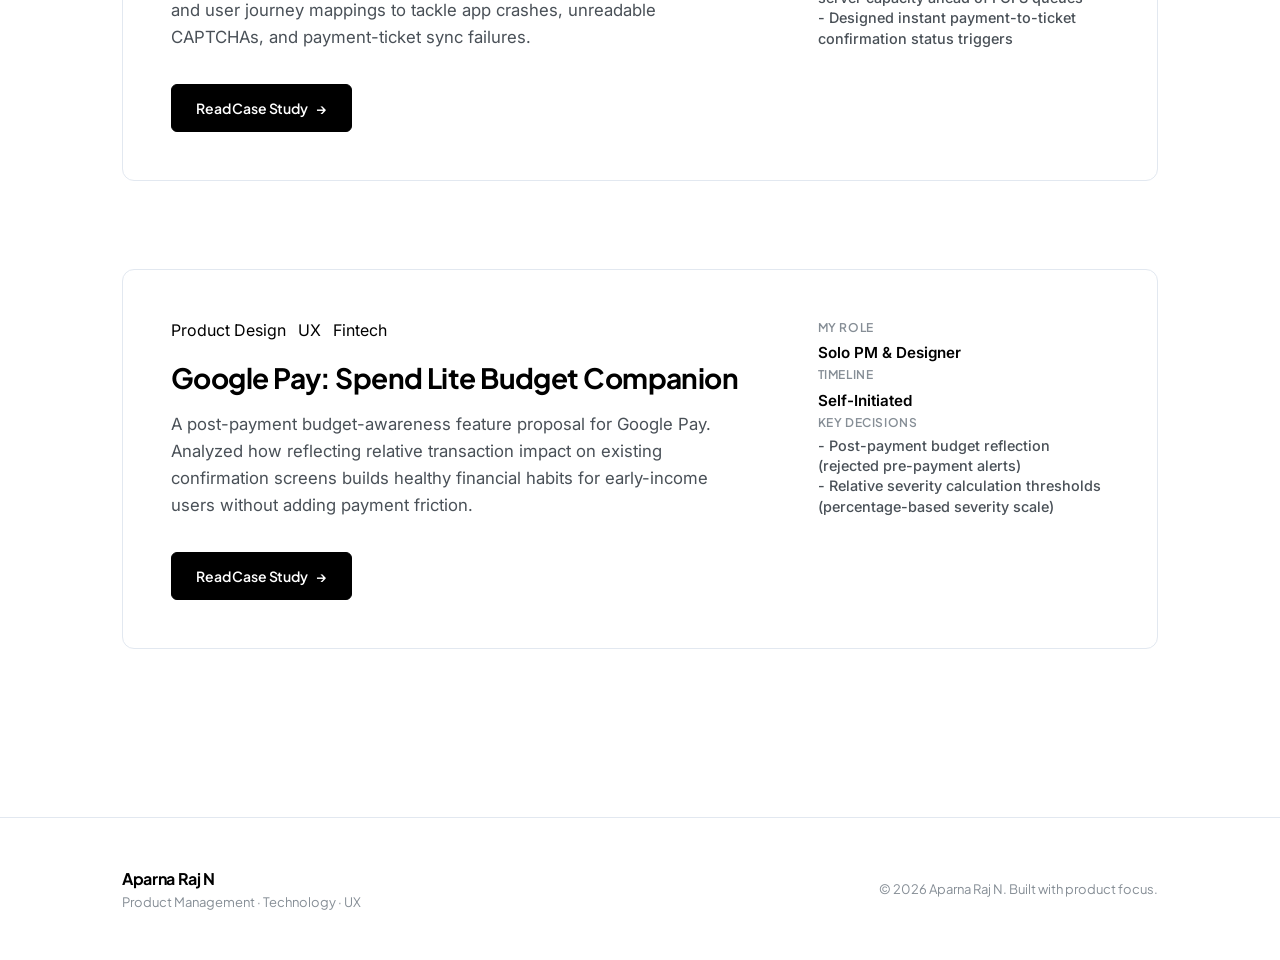
==== commit 0ca12a96: "Fix mobile responsiveness grid layouts and slide image scaling" ====
--- a/case-studies.html
+++ b/case-studies.html
@@ -25,8 +25,8 @@
           <li><a href="index.html#about" class="nav-link">About</a></li>
           <li><a href="index.html#projects" class="nav-link">Projects</a></li>
           <li><a href="case-studies.html" class="nav-link active">Case Studies</a></li>
-          <li><a href="resume.html" class="nav-resume-btn">Resume</a></li>
-          <li><a href="index.html#contact" class="nav-link">Contact</a></li>
+          <li><a href="https://drive.google.com/file/d/1USYSel0F9WuFfnsyAz9Ry4dUullPHY07/view?usp=sharing" class="nav-resume-btn" target="_blank" rel="noopener">Resume</a></li>
+          
         </ul>
       </nav>
     </div>
@@ -49,7 +49,7 @@
       <div style="display: flex; flex-direction: column; gap: 3rem;">
 
         <!-- CASE STUDY 1: IntelliDash -->
-        <article style="border: 1px solid var(--border-color); border-radius: 12px; padding: 3rem; background-color: var(--bg-primary); display: grid; grid-template-columns: 2fr 1fr; gap: 4rem; align-items: start; transition: var(--transition-smooth);" onmouseover="this.style.borderColor='var(--border-hover)'" onmouseout="this.style.borderColor='var(--border-color)'">
+        <article class="archive-card">
           <div>
             <div style="display: flex; gap: 0.75rem; margin-bottom: 1rem;">
               <span class="project-category">AI Product</span>
@@ -62,7 +62,7 @@
             </p>
             <a href="case-study-intellidash.html" class="btn btn-primary">Read Case Study <span>→</span></a>
           </div>
-          <div style="border-left: 1px solid var(--border-color); padding-left: 2.5rem; display: flex; flex-direction: column; gap: 1.5rem;">
+          <div>
             <div>
               <div class="meta-item-label">My Role</div>
               <div class="meta-item-value">Solo PM & Engineer</div>
@@ -82,7 +82,7 @@
         </article>
 
         <!-- CASE STUDY 2: Jarvis -->
-        <article style="border: 1px solid var(--border-color); border-radius: 12px; padding: 3rem; background-color: var(--bg-primary); display: grid; grid-template-columns: 2fr 1fr; gap: 4rem; align-items: start; transition: var(--transition-smooth);" onmouseover="this.style.borderColor='var(--border-hover)'" onmouseout="this.style.borderColor='var(--border-color)'">
+        <article class="archive-card">
           <div>
             <div style="display: flex; gap: 0.75rem; margin-bottom: 1rem;">
               <span class="project-category">AI</span>
@@ -94,7 +94,7 @@
             </p>
             <a href="case-study-jarvis.html" class="btn btn-primary">Read Case Study <span>→</span></a>
           </div>
-          <div style="border-left: 1px solid var(--border-color); padding-left: 2.5rem; display: flex; flex-direction: column; gap: 1.5rem;">
+          <div>
             <div>
               <div class="meta-item-label">My Role</div>
               <div class="meta-item-value">Solo PM & Developer</div>
@@ -114,7 +114,7 @@
         </article>
 
         <!-- CASE STUDY 3: IRCTC Tatkal Redesign -->
-        <article style="border: 1px solid var(--border-color); border-radius: 12px; padding: 3rem; background-color: var(--bg-primary); display: grid; grid-template-columns: 2fr 1fr; gap: 4rem; align-items: start; transition: var(--transition-smooth);" onmouseover="this.style.borderColor='var(--border-hover)'" onmouseout="this.style.borderColor='var(--border-color)'">
+        <article class="archive-card">
           <div>
             <div style="display: flex; gap: 0.75rem; margin-bottom: 1rem;">
               <span class="project-category">Product Design</span>
@@ -127,14 +127,14 @@
             </p>
             <a href="case-study-irctc.html" class="btn btn-primary">Read Case Study <span>→</span></a>
           </div>
-          <div style="border-left: 1px solid var(--border-color); padding-left: 2.5rem; display: flex; flex-direction: column; gap: 1.5rem;">
+          <div>
             <div>
               <div class="meta-item-label">My Role</div>
               <div class="meta-item-value">Product Designer & Researcher</div>
             </div>
             <div>
               <div class="meta-item-label">Timeline</div>
-              <div class="meta-item-value">Academic Project</div>
+              <div class="meta-item-value">Academic Case Study</div>
             </div>
             <div>
               <div class="meta-item-label">Key Decisions</div>
@@ -147,7 +147,7 @@
         </article>
 
         <!-- CASE STUDY 4: Google Pay Spend Lite -->
-        <article style="border: 1px solid var(--border-color); border-radius: 12px; padding: 3rem; background-color: var(--bg-primary); display: grid; grid-template-columns: 2fr 1fr; gap: 4rem; align-items: start; transition: var(--transition-smooth);" onmouseover="this.style.borderColor='var(--border-hover)'" onmouseout="this.style.borderColor='var(--border-color)'">
+        <article class="archive-card">
           <div>
             <div style="display: flex; gap: 0.75rem; margin-bottom: 1rem;">
               <span class="project-category">Product Design</span>
@@ -160,7 +160,7 @@
             </p>
             <a href="case-study-gpay.html" class="btn btn-primary">Read Case Study <span>→</span></a>
           </div>
-          <div style="border-left: 1px solid var(--border-color); padding-left: 2.5rem; display: flex; flex-direction: column; gap: 1.5rem;">
+          <div>
             <div>
               <div class="meta-item-label">My Role</div>
               <div class="meta-item-value">Solo PM & Designer</div>
--- a/style.css
+++ b/style.css
@@ -1032,6 +1032,37 @@
   box-shadow: 0 20px 40px rgba(0,0,0,0.02);
 }
 
+.case-study-image img {
+  display: block;
+  width: 100%;
+  height: auto;
+}
+
+.archive-card {
+  border: 1px solid var(--border-color);
+  border-radius: 12px;
+  padding: 3rem;
+  background-color: var(--bg-primary);
+  display: grid;
+  grid-template-columns: 2fr 1fr;
+  gap: 4rem;
+  align-items: start;
+  transition: var(--transition-smooth);
+  margin-bottom: 2.5rem;
+}
+
+.archive-card:hover {
+  border-color: var(--border-hover);
+  box-shadow: 0 12px 30px rgba(0,0, 0, 0.02);
+}
+
+.persona-grid {
+  display: grid;
+  grid-template-columns: repeat(2, 1fr);
+  gap: 2rem;
+  margin: 2rem 0;
+}
+
 .case-study-image caption {
   display: block;
   padding: 1rem 1.5rem;
@@ -1278,8 +1309,12 @@
     gap: 3rem;
   }
 
-  .project-grid {
+  .products-grid {
     gap: 2rem;
+  }
+
+  .case-studies-grid {
+    grid-template-columns: repeat(2, 1fr) !important;
   }
 
   .case-study-container {
@@ -1358,20 +1393,20 @@
     max-width: 240px;
   }
 
-  .project-grid {
+  .products-grid {
     grid-template-columns: 1fr;
   }
   
-  .project-card {
+  .product-card {
     grid-column: span 1 !important;
   }
 
-  .project-card-content {
+  .product-card-content {
     flex-direction: column !important;
     align-items: flex-start !important;
   }
 
-  .project-card-content > div:last-child {
+  .product-card-content > div:last-child {
     align-items: flex-start !important;
     margin-top: 1.5rem;
   }
@@ -1436,4 +1471,26 @@
   .resume-contact-info {
     text-align: left;
   }
-}
+
+  .case-studies-grid {
+    grid-template-columns: 1fr !important;
+  }
+
+  .archive-card {
+    grid-template-columns: 1fr !important;
+    gap: 2rem !important;
+    padding: 2rem !important;
+  }
+
+  .archive-card > div:last-child {
+    border-left: none !important;
+    border-top: 1px solid var(--border-color) !important;
+    padding-left: 0 !important;
+    padding-top: 1.5rem !important;
+  }
+
+  .persona-grid {
+    grid-template-columns: 1fr !important;
+    gap: 1.5rem !important;
+  }
+}
